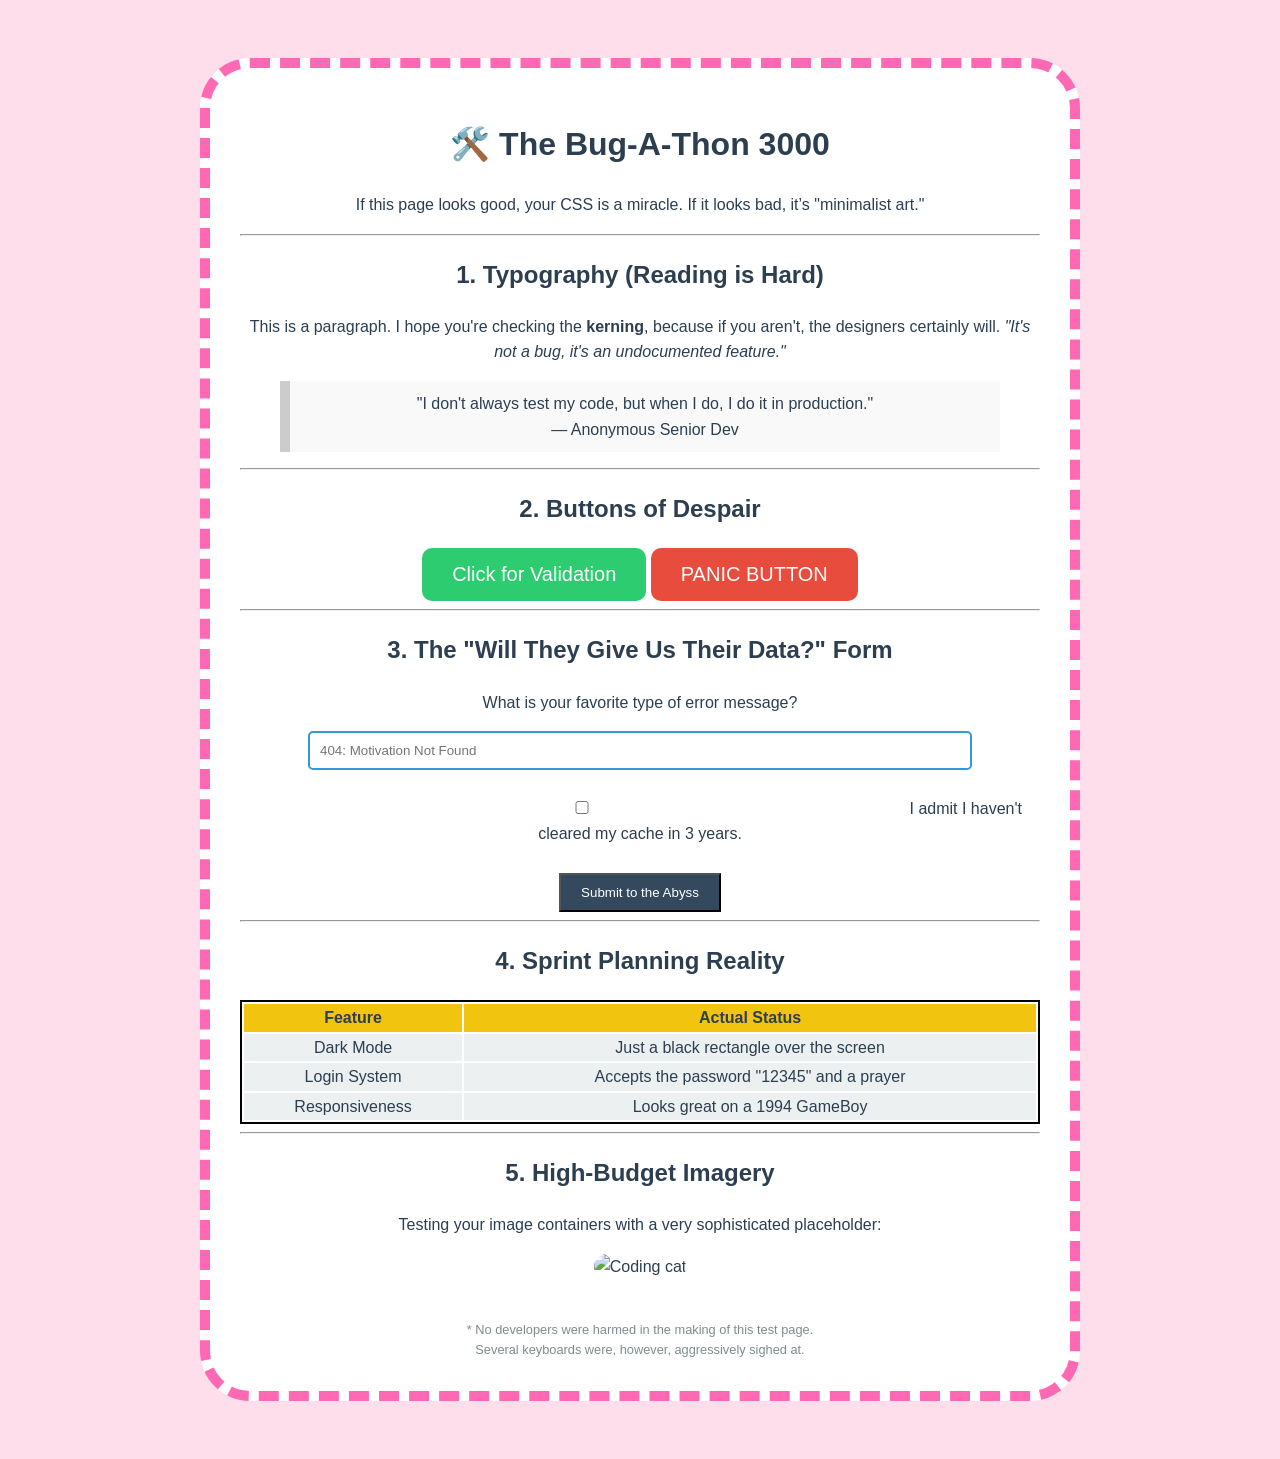
==== srcs/requirements/nginx/www/index.html @ 2573973e "manage the files" ====
<!DOCTYPE html>
<html lang="en">
<head>
    <meta charset="UTF-8">
    <meta name="viewport" content="width=device-width, initial-scale=1.0">
    <title>The "Is It Broken?" Dashboard</title>
    <style>
        body {
            font-family: "Comic Sans MS", "Chalkboard SE", sans-serif; /* The ultimate stress test */
            line-height: 1.6;
            background-color: #ffdeeb;
            color: #2c3e50;
            padding: 50px;
            text-align: center;
        }
        .container {
            max-width: 800px;
            margin: auto;
            background: white;
            padding: 30px;
            border: 10px dashed #ff69b4;
            border-radius: 50px;
        }
        .button-chaos {
            padding: 15px 30px;
            font-size: 20px;
            border: none;
            border-radius: 10px;
            cursor: pointer;
            transition: transform 0.1s;
        }
        .button-chaos:hover { transform: rotate(5deg) scale(1.1); }
        .btn-panic { background: #e74c3c; color: white; }
        .btn-hope { background: #2ecc71; color: white; }
        
        input { border: 2px solid #3498db; border-radius: 5px; padding: 10px; width: 80%; }
        table { width: 100%; margin-top: 20px; border: 2px solid black; }
        th { background: #f1c40f; }
        td { background: #ecf0f1; }
        
        .disclaimer { font-size: 0.8rem; color: #7f8c8d; margin-top: 40px; }
    </style>
</head>
<body>

    <div class="container">
        <h1>🛠️ The Bug-A-Thon 3000</h1>
        <p>If this page looks good, your CSS is a miracle. If it looks bad, it’s "minimalist art."</p>

        <hr>

        <section>
            <h2>1. Typography (Reading is Hard)</h2>
            <p>This is a paragraph. I hope you're checking the <strong>kerning</strong>, because if you aren't, the designers certainly will. <em>"It's not a bug, it's an undocumented feature."</em></p>
            <blockquote style="background: #f9f9f9; border-left: 10px solid #ccc; padding: 10px;">
                "I don't always test my code, but when I do, I do it in production." <br>— Anonymous Senior Dev
            </blockquote>
        </section>

        <hr>

        <section>
            <h2>2. Buttons of Despair</h2>
            <button class="button-chaos btn-hope" onclick="alert('Oh thank god, the JS works.')">Click for Validation</button>
            <button class="button-chaos btn-panic" onclick="alert('WHY WOULD YOU CLICK THE PANIC BUTTON?!')">PANIC BUTTON</button>
        </section>

        <hr>

        <section>
            <h2>3. The "Will They Give Us Their Data?" Form</h2>
            <form onsubmit="alert('We have sold your soul to the cloud.'); return false;">
                <p>What is your favorite type of error message?</p>
                <input type="text" placeholder="404: Motivation Not Found"><br><br>
                <label><input type="checkbox"> I admit I haven't cleared my cache in 3 years.</label><br><br>
                <button type="submit" style="padding: 10px 20px; background: #34495e; color: white;">Submit to the Abyss</button>
            </form>
        </section>

        <hr>

        <section>
            <h2>4. Sprint Planning Reality</h2>
            <table>
                <tr>
                    <th>Feature</th>
                    <th>Actual Status</th>
                </tr>
                <tr>
                    <td>Dark Mode</td>
                    <td>Just a black rectangle over the screen</td>
                </tr>
                <tr>
                    <td>Login System</td>
                    <td>Accepts the password "12345" and a prayer</td>
                </tr>
                <tr>
                    <td>Responsiveness</td>
                    <td>Looks great on a 1994 GameBoy</td>
                </tr>
            </table>
        </section>

        <hr>

        <section>
            <h2>5. High-Budget Imagery</h2>
            <p>Testing your image containers with a very sophisticated placeholder:</p>
            <img src="https://media.giphy.com/media/v1.Y2lkPTc5MGI3NjExNHJibjZqYm0zdXN4eGZueXF4eXh4eXh4eXh4eXh4eXh4eXh4JmVwPXYxX2ludGVybmFsX2dpZl9ieV9pZCZjdD1n/26BRL3XpbcVlUuI0/giphy.gif" alt="Coding cat" style="max-width: 100%; border-radius: 20px;">
        </section>

        <div class="disclaimer">
            * No developers were harmed in the making of this test page. <br>
            Several keyboards were, however, aggressively sighed at.
        </div>
    </div>

</body>
</html>
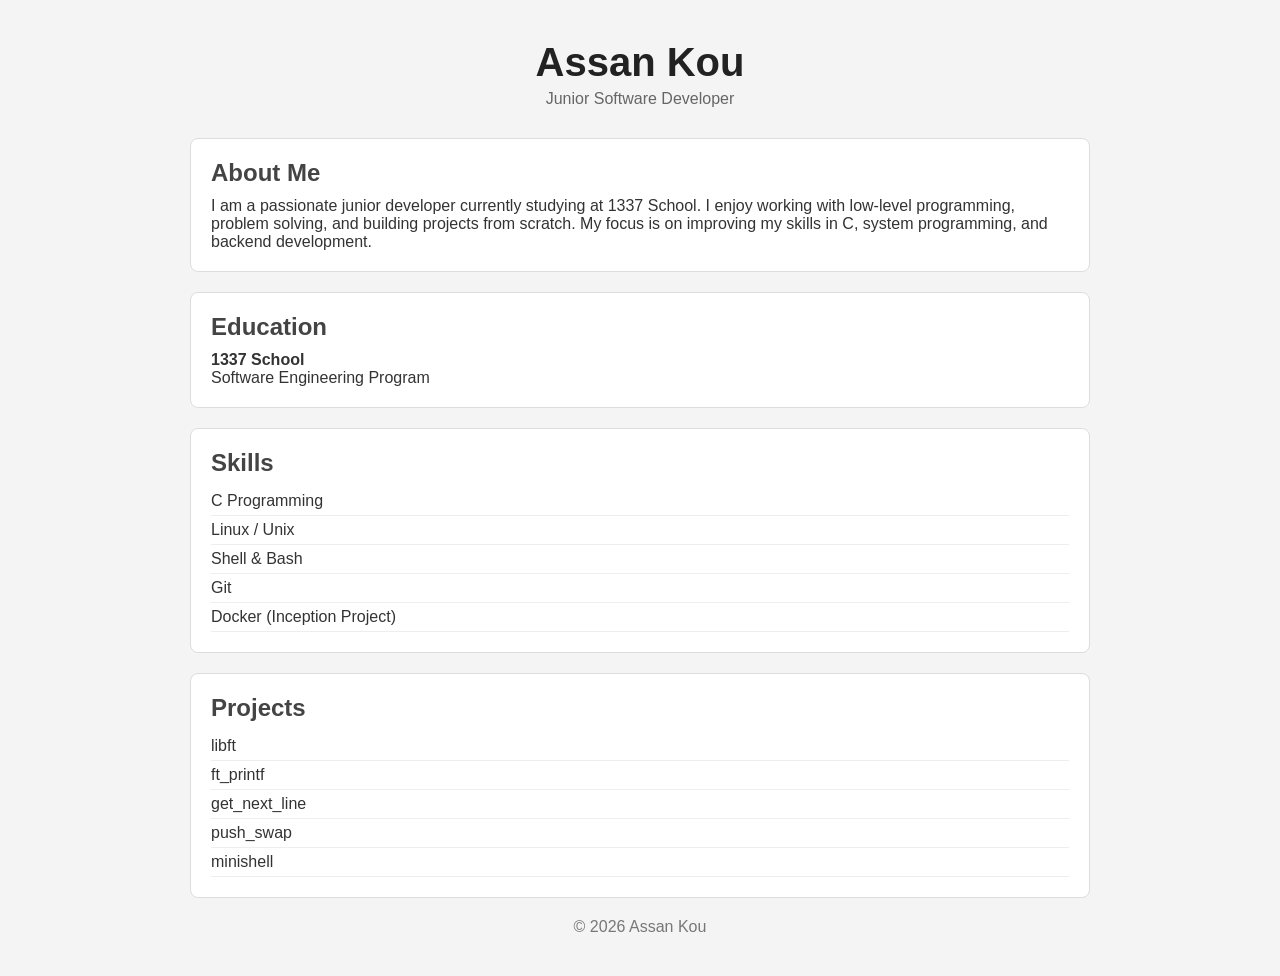
==== commit e941ecb7: "trying to add the static website" ====
--- a/srcs/requirements/nginx/www/index.html
+++ b/srcs/requirements/nginx/www/index.html
@@ -3,116 +3,60 @@
 <head>
     <meta charset="UTF-8">
     <meta name="viewport" content="width=device-width, initial-scale=1.0">
-    <title>The "Is It Broken?" Dashboard</title>
-    <style>
-        body {
-            font-family: "Comic Sans MS", "Chalkboard SE", sans-serif; /* The ultimate stress test */
-            line-height: 1.6;
-            background-color: #ffdeeb;
-            color: #2c3e50;
-            padding: 50px;
-            text-align: center;
-        }
-        .container {
-            max-width: 800px;
-            margin: auto;
-            background: white;
-            padding: 30px;
-            border: 10px dashed #ff69b4;
-            border-radius: 50px;
-        }
-        .button-chaos {
-            padding: 15px 30px;
-            font-size: 20px;
-            border: none;
-            border-radius: 10px;
-            cursor: pointer;
-            transition: transform 0.1s;
-        }
-        .button-chaos:hover { transform: rotate(5deg) scale(1.1); }
-        .btn-panic { background: #e74c3c; color: white; }
-        .btn-hope { background: #2ecc71; color: white; }
-        
-        input { border: 2px solid #3498db; border-radius: 5px; padding: 10px; width: 80%; }
-        table { width: 100%; margin-top: 20px; border: 2px solid black; }
-        th { background: #f1c40f; }
-        td { background: #ecf0f1; }
-        
-        .disclaimer { font-size: 0.8rem; color: #7f8c8d; margin-top: 40px; }
-    </style>
+    <title>Assan Kou - Resume</title>
+    <link rel="stylesheet" href="style.css">
 </head>
 <body>
 
     <div class="container">
-        <h1>🛠️ The Bug-A-Thon 3000</h1>
-        <p>If this page looks good, your CSS is a miracle. If it looks bad, it’s "minimalist art."</p>
 
-        <hr>
+        <header>
+            <h1>Assan Kou</h1>
+            <p class="subtitle">Junior Software Developer</p>
+        </header>
 
-        <section>
-            <h2>1. Typography (Reading is Hard)</h2>
-            <p>This is a paragraph. I hope you're checking the <strong>kerning</strong>, because if you aren't, the designers certainly will. <em>"It's not a bug, it's an undocumented feature."</em></p>
-            <blockquote style="background: #f9f9f9; border-left: 10px solid #ccc; padding: 10px;">
-                "I don't always test my code, but when I do, I do it in production." <br>— Anonymous Senior Dev
-            </blockquote>
+        <section class="card">
+            <h2>About Me</h2>
+            <p>
+                I am a passionate junior developer currently studying at 1337 School.
+                I enjoy working with low-level programming, problem solving, and building
+                projects from scratch. My focus is on improving my skills in C, system
+                programming, and backend development.
+            </p>
         </section>
 
-        <hr>
-
-        <section>
-            <h2>2. Buttons of Despair</h2>
-            <button class="button-chaos btn-hope" onclick="alert('Oh thank god, the JS works.')">Click for Validation</button>
-            <button class="button-chaos btn-panic" onclick="alert('WHY WOULD YOU CLICK THE PANIC BUTTON?!')">PANIC BUTTON</button>
+        <section class="card">
+            <h2>Education</h2>
+            <p><strong>1337 School</strong></p>
+            <p>Software Engineering Program</p>
         </section>
 
-        <hr>
-
-        <section>
-            <h2>3. The "Will They Give Us Their Data?" Form</h2>
-            <form onsubmit="alert('We have sold your soul to the cloud.'); return false;">
-                <p>What is your favorite type of error message?</p>
-                <input type="text" placeholder="404: Motivation Not Found"><br><br>
-                <label><input type="checkbox"> I admit I haven't cleared my cache in 3 years.</label><br><br>
-                <button type="submit" style="padding: 10px 20px; background: #34495e; color: white;">Submit to the Abyss</button>
-            </form>
+        <section class="card">
+            <h2>Skills</h2>
+            <ul>
+                <li>C Programming</li>
+                <li>Linux / Unix</li>
+                <li>Shell & Bash</li>
+                <li>Git</li>
+                <li>Docker (Inception Project)</li>
+            </ul>
         </section>
 
-        <hr>
-
-        <section>
-            <h2>4. Sprint Planning Reality</h2>
-            <table>
-                <tr>
-                    <th>Feature</th>
-                    <th>Actual Status</th>
-                </tr>
-                <tr>
-                    <td>Dark Mode</td>
-                    <td>Just a black rectangle over the screen</td>
-                </tr>
-                <tr>
-                    <td>Login System</td>
-                    <td>Accepts the password "12345" and a prayer</td>
-                </tr>
-                <tr>
-                    <td>Responsiveness</td>
-                    <td>Looks great on a 1994 GameBoy</td>
-                </tr>
-            </table>
+        <section class="card">
+            <h2>Projects</h2>
+            <ul>
+                <li>libft</li>
+                <li>ft_printf</li>
+                <li>get_next_line</li>
+                <li>push_swap</li>
+                <li>minishell</li>
+            </ul>
         </section>
 
-        <hr>
+        <footer>
+            <p>© 2026 Assan Kou</p>
+        </footer>
 
-        <section>
-            <h2>5. High-Budget Imagery</h2>
-            <p>Testing your image containers with a very sophisticated placeholder:</p>
-            <img src="https://media.giphy.com/media/v1.Y2lkPTc5MGI3NjExNHJibjZqYm0zdXN4eGZueXF4eXh4eXh4eXh4eXh4eXh4eXh4JmVwPXYxX2ludGVybmFsX2dpZl9ieV9pZCZjdD1n/26BRL3XpbcVlUuI0/giphy.gif" alt="Coding cat" style="max-width: 100%; border-radius: 20px;">
-        </section>
-
-        <div class="disclaimer">
-            * No developers were harmed in the making of this test page. <br>
-            Several keyboards were, however, aggressively sighed at.
-        </div>
     </div>
 
 </body>
--- a/srcs/requirements/nginx/www/style.css
+++ b/srcs/requirements/nginx/www/style.css
@@ -0,0 +1,60 @@
+* {
+    margin: 0;
+    padding: 0;
+    box-sizing: border-box;
+}
+
+body {
+    font-family: Arial, Helvetica, sans-serif;
+    background-color: #f4f4f4;
+    color: #333;
+}
+
+.container {
+    width: 80%;
+    max-width: 900px;
+    margin: 40px auto;
+}
+
+header {
+    text-align: center;
+    margin-bottom: 30px;
+}
+
+h1 {
+    font-size: 2.5rem;
+    color: #222;
+}
+
+.subtitle {
+    color: #666;
+    margin-top: 5px;
+}
+
+.card {
+    background: white;
+    padding: 20px;
+    margin-bottom: 20px;
+    border-radius: 8px;
+    border: 1px solid #ddd;
+}
+
+h2 {
+    margin-bottom: 10px;
+    color: #444;
+}
+
+ul {
+    list-style: none;
+}
+
+ul li {
+    padding: 5px 0;
+    border-bottom: 1px solid #eee;
+}
+
+footer {
+    text-align: center;
+    margin-top: 20px;
+    color: #777;
+}
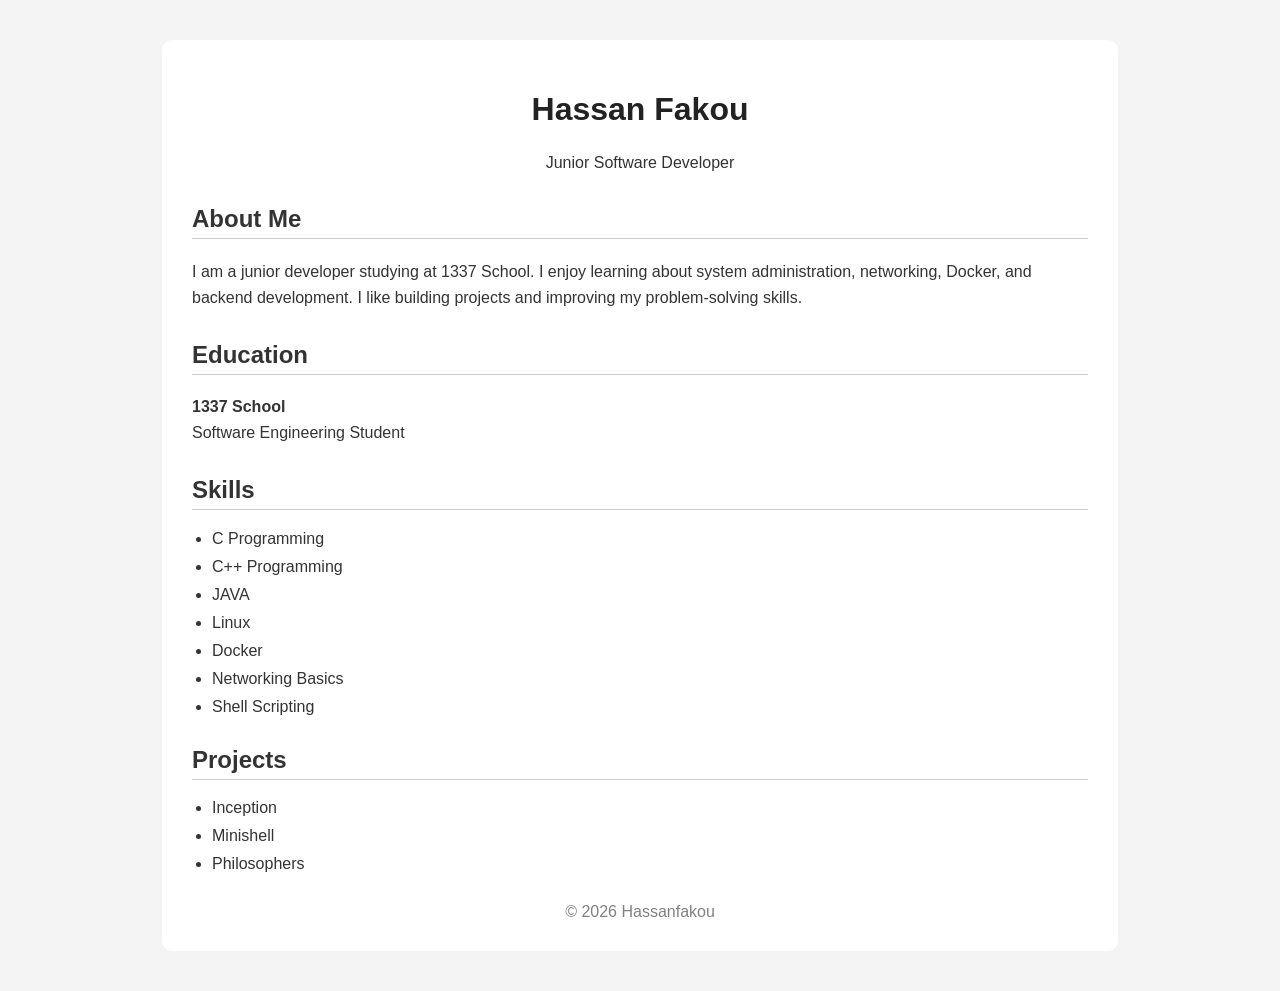
==== commit f5c48602: "resume" ====
--- a/srcs/requirements/nginx/www/index.html
+++ b/srcs/requirements/nginx/www/index.html
@@ -3,59 +3,105 @@
 <head>
     <meta charset="UTF-8">
     <meta name="viewport" content="width=device-width, initial-scale=1.0">
-    <title>Assan Kou - Resume</title>
-    <link rel="stylesheet" href="style.css">
+    <title>Hassan Fakou Resume</title>
+
+    <style>
+        body {
+            background-color: #f4f4f4;
+            font-family: Arial, sans-serif;
+            color: #333;
+            margin: 0;
+            padding: 0;
+        }
+
+        .container {
+            width: 70%;
+            margin: 40px auto;
+            background-color: white;
+            padding: 30px;
+            border-radius: 10px;
+        }
+
+        h1 {
+            text-align: center;
+            color: #222;
+        }
+
+        h2 {
+            border-bottom: 1px solid #ccc;
+            padding-bottom: 5px;
+            margin-top: 30px;
+        }
+
+        p {
+            line-height: 1.6;
+        }
+
+        ul {
+            padding-left: 20px;
+        }
+
+        li {
+            margin-bottom: 10px;
+        }
+
+        .footer {
+            text-align: center;
+            margin-top: 30px;
+            color: gray;
+        }
+    </style>
 </head>
+
 <body>
 
     <div class="container">
 
-        <header>
-            <h1>Assan Kou</h1>
-            <p class="subtitle">Junior Software Developer</p>
-        </header>
+        <h1>Hassan Fakou</h1>
 
-        <section class="card">
-            <h2>About Me</h2>
-            <p>
-                I am a passionate junior developer currently studying at 1337 School.
-                I enjoy working with low-level programming, problem solving, and building
-                projects from scratch. My focus is on improving my skills in C, system
-                programming, and backend development.
-            </p>
-        </section>
+        <p style="text-align:center;">
+            Junior Software Developer
+        </p>
 
-        <section class="card">
-            <h2>Education</h2>
-            <p><strong>1337 School</strong></p>
-            <p>Software Engineering Program</p>
-        </section>
+        <h2>About Me</h2>
 
-        <section class="card">
-            <h2>Skills</h2>
-            <ul>
-                <li>C Programming</li>
-                <li>Linux / Unix</li>
-                <li>Shell & Bash</li>
-                <li>Git</li>
-                <li>Docker (Inception Project)</li>
-            </ul>
-        </section>
+        <p>
+            I am a junior developer studying at 1337 School.
+            I enjoy learning about system administration,
+            networking, Docker, and backend development.
+            I like building projects and improving my problem-solving skills.
+        </p>
 
-        <section class="card">
-            <h2>Projects</h2>
-            <ul>
-                <li>libft</li>
-                <li>ft_printf</li>
-                <li>get_next_line</li>
-                <li>push_swap</li>
-                <li>minishell</li>
-            </ul>
-        </section>
+        <h2>Education</h2>
 
-        <footer>
-            <p>© 2026 Assan Kou</p>
-        </footer>
+        <p>
+            <strong>1337 School</strong><br>
+            Software Engineering Student
+        </p>
+
+        <h2>Skills</h2>
+
+        <ul>
+            <li>C Programming</li>
+            <li>C++ Programming</li>
+            <li>JAVA</li>
+            <li>Linux</li>
+            <li>Docker</li>
+            <li>Networking Basics</li>
+            <li>Shell Scripting</li>
+        </ul>
+
+        <h2>Projects</h2>
+
+        <ul>
+            <li>Inception</li>
+            <li>Minishell</li>
+            <li>Philosophers</li>
+        </ul>
+
+        <div class="footer">
+            © 2026 Hassanfakou
+        </div>
 
     </div>
 
